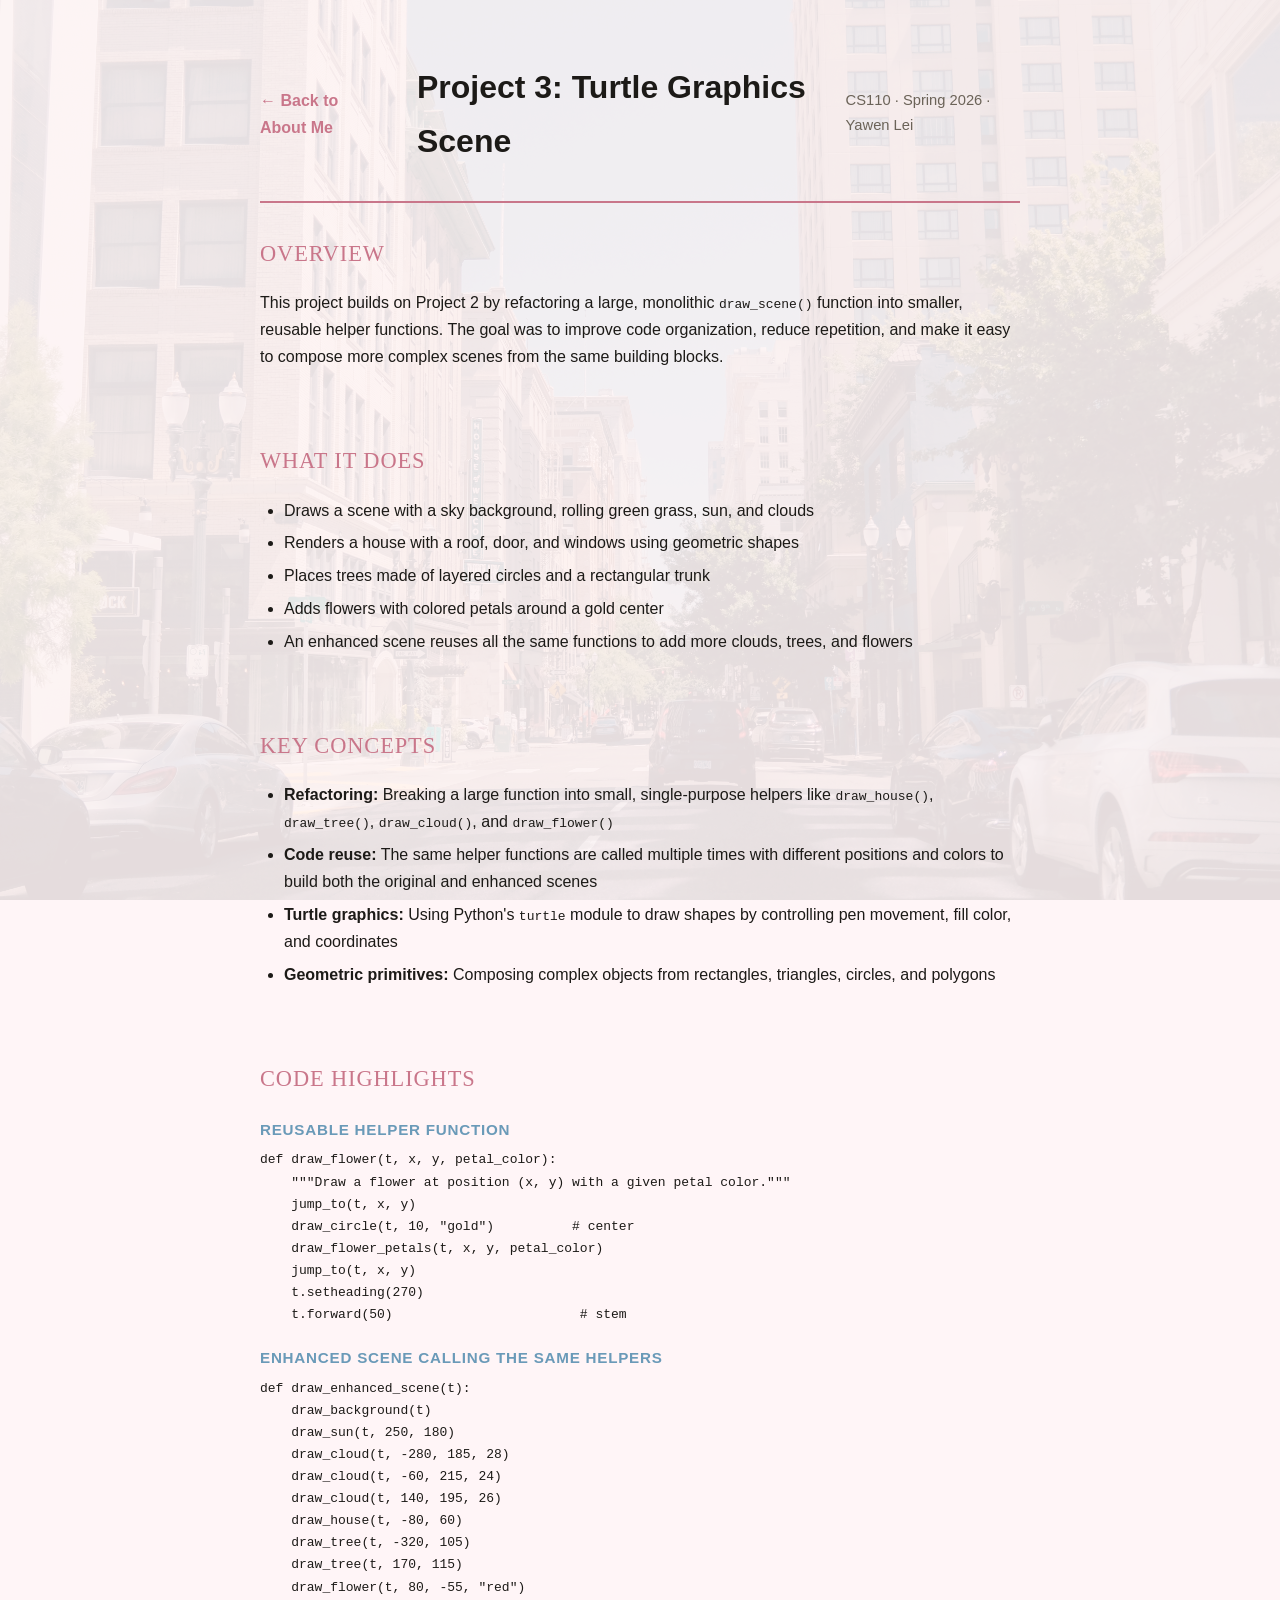
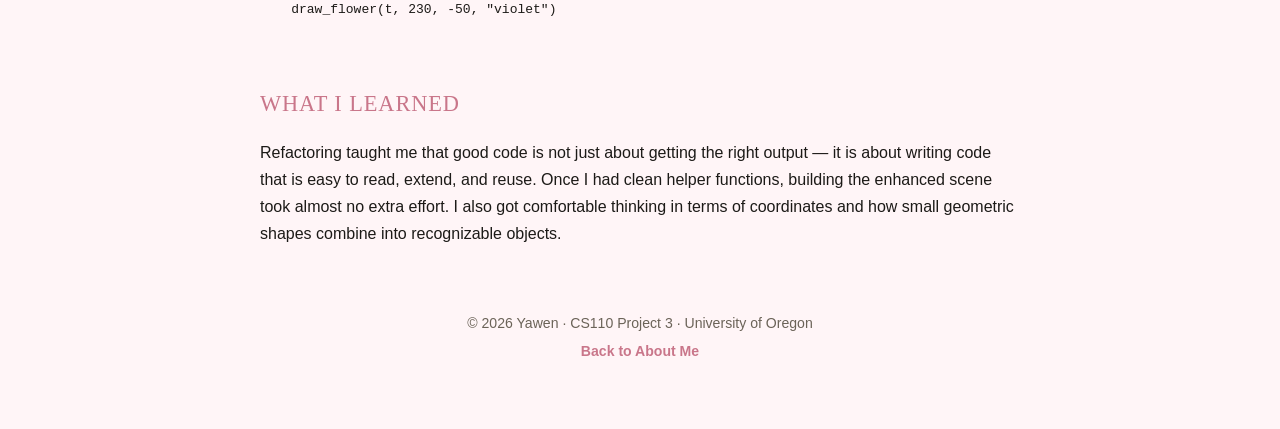
==== project3.html @ 0ed7aa4a "Add files via upload" ====
<!DOCTYPE html>
<html lang="en">
<head>
  <meta charset="UTF-8" />
  <meta name="viewport" content="width=device-width, initial-scale=1.0" />
  <title>Project 3 – Turtle Graphics | Yawen</title>
  <link rel="stylesheet" href="style.css" />
</head>
<body>

  <header>
    <nav>
      <a href="index.html">← Back to About Me</a>
    </nav>
    <h1>Project 3: Turtle Graphics Scene</h1>
    <p class="subtitle">CS110 · Spring 2026 · Yawen Lei</p>
  </header>

  <main>

    <section>
      <h2>Overview</h2>
      <p>
        This project builds on Project 2 by refactoring a large, monolithic
        <code>draw_scene()</code> function into smaller, reusable helper functions.
        The goal was to improve code organization, reduce repetition, and make it
        easy to compose more complex scenes from the same building blocks.
      </p>
    </section>

    <section>
      <h2>What It Does</h2>
      <ul>
        <li>Draws a scene with a sky background, rolling green grass, sun, and clouds</li>
        <li>Renders a house with a roof, door, and windows using geometric shapes</li>
        <li>Places trees made of layered circles and a rectangular trunk</li>
        <li>Adds flowers with colored petals around a gold center</li>
        <li>An enhanced scene reuses all the same functions to add more clouds, trees, and flowers</li>
      </ul>
    </section>

    <section>
      <h2>Key Concepts</h2>
      <ul>
        <li><strong>Refactoring:</strong> Breaking a large function into small, single-purpose helpers like <code>draw_house()</code>, <code>draw_tree()</code>, <code>draw_cloud()</code>, and <code>draw_flower()</code></li>
        <li><strong>Code reuse:</strong> The same helper functions are called multiple times with different positions and colors to build both the original and enhanced scenes</li>
        <li><strong>Turtle graphics:</strong> Using Python's <code>turtle</code> module to draw shapes by controlling pen movement, fill color, and coordinates</li>
        <li><strong>Geometric primitives:</strong> Composing complex objects from rectangles, triangles, circles, and polygons</li>
      </ul>
    </section>

    <section>
      <h2>Code Highlights</h2>

      <h3>Reusable helper function</h3>
      <pre><code>def draw_flower(t, x, y, petal_color):
    """Draw a flower at position (x, y) with a given petal color."""
    jump_to(t, x, y)
    draw_circle(t, 10, "gold")          # center
    draw_flower_petals(t, x, y, petal_color)
    jump_to(t, x, y)
    t.setheading(270)
    t.forward(50)                        # stem</code></pre>

      <h3>Enhanced scene calling the same helpers</h3>
      <pre><code>def draw_enhanced_scene(t):
    draw_background(t)
    draw_sun(t, 250, 180)
    draw_cloud(t, -280, 185, 28)
    draw_cloud(t, -60, 215, 24)
    draw_cloud(t, 140, 195, 26)
    draw_house(t, -80, 60)
    draw_tree(t, -320, 105)
    draw_tree(t, 170, 115)
    draw_flower(t, 80, -55, "red")
    draw_flower(t, 230, -50, "violet")</code></pre>
    </section>

    <section>
      <h2>What I Learned</h2>
      <p>
        Refactoring taught me that good code is not just about getting the right output —
        it is about writing code that is easy to read, extend, and reuse. Once I had clean
        helper functions, building the enhanced scene took almost no extra effort. I also
        got comfortable thinking in terms of coordinates and how small geometric shapes
        combine into recognizable objects.
      </p>
    </section>

  </main>

  <footer>
    <p>© 2026 Yawen · CS110 Project 3 · University of Oregon</p>
    <p><a href="index.html">Back to About Me</a></p>
  </footer>

</body>
</html>
---- style.css ----
/* Yawen */
/* please make sure you change the name of this file to styles.css */

/* Global Styles */
* {
    margin: 0;
    padding: 0;
    box-sizing: border-box;
}

/* ---- CSS Variables ---- */
:root {
    --cream:   #faf6f0;
    --ink:     #1c1a17;
    --muted:   #6b6358;
    --accent:  #c9768a;   /* Pink for the titles and links */
    --accent2: #6a9ab8;   /* Blue for the subtitles */
    --cream:   #fff5f7;   /* background color */
    --font-display: 'Cormorant Garamond', Georgia, serif;
    --font-body:    'DM Sans', Tahoma, sans-serif;
}

/* ---- Body & Background ---- */
body {
    font-family: var(--font-body);
    color: var(--ink);
    line-height: 1.7;
    max-width: 800px;
    margin: 0 auto;
    padding: 20px;
    position: relative;
    background-color: var(--cream);
}

/* Background Image with Transparency */
/* need position: fixed; and top: 0; left: 0; */
body::before {
    content: "";
    position: fixed;
    top: 0;
    left: 0;
    width: 100%;
    height: 100%;
    background-image: url('background.jpg');
    background-size: cover;
    background-position: center;
    opacity: 0.1;
    z-index: -1;
}

/* ---- Header ---- */
header {
    display: flex;
    align-items: center;
    gap: 2rem;
    padding: 2.5rem 0 2rem;
    border-bottom: 2px solid var(--accent);
    margin-bottom: 0;
}

.profile-img {
    width: 120px;
    height: 120px;
    border-radius: 50%;
    object-fit: cover;
    border: 3px solid var(--accent);
    flex-shrink: 0;
    background-color: var(--border);
}

.header-text h1 {
    font-family: var(--font-display);
    font-size: 2.4rem;
    font-weight: normal;
    letter-spacing: 0.03em;
    color: var(--ink);
}

header hr {
    border: none;
    border-top: 1px solid var(--border);
    margin: 0.4rem 0 0.5rem;
}

header p {
    color: var(--muted);
    font-size: 0.92rem;
    margin-bottom: 0.2rem;
}

header a {
    color: var(--accent);
    text-decoration: none;
    font-weight: 600;
}

header a:hover {
    text-decoration: underline;
    color: var(--accent2);
}

/* ---- Sections ---- */
section {
    padding: 2rem 0;
    border-bottom: 1px solid var(--border);
}

section h2 {
    font-family: var(--font-display);
    font-size: 1.4rem;
    font-weight: normal;
    color: var(--accent);
    letter-spacing: 0.04em;
    text-transform: uppercase;
    margin-bottom: 1rem;
}

section h3 {
    font-size: 0.95rem;
    font-weight: 700;
    color: var(--accent2);
    margin: 1.2rem 0 0.4rem;
    letter-spacing: 0.05em;
    text-transform: uppercase;
}

section p {
    color: var(--ink);
    margin-bottom: 0.5rem;
}

/* ---- Lists ---- */
ul, ol {
    padding-left: 1.5rem;
    margin-bottom: 0.5rem;
}

ul li, ol li {
    margin-bottom: 0.35rem;
    color: var(--ink);
}

ol li strong {
    color: var(--accent);
}

/* ---- Links ---- */
section a, footer a {
    color: var(--accent2);
    text-decoration: none;
}

section a:hover, footer a:hover {
    text-decoration: underline;
    color: var(--accent);
}

/* ---- Footer ---- */
footer {
    text-align: center;
    padding: 1.5rem 0 2.5rem;
    color: var(--muted);
    font-size: 0.88rem;
}

footer p {
    margin-bottom: 0.3rem;
}

footer a {
    color: var(--accent);
    text-decoration: none;
    font-weight: 600;
}

footer a:hover {
    text-decoration: underline;
}

/* ---- Responsive ---- */
@media (max-width: 600px) {
    header {
        flex-direction: column;
        text-align: center;
        gap: 1rem;
    }

    .header-text h1 {
        font-size: 1.9rem;
    }
}
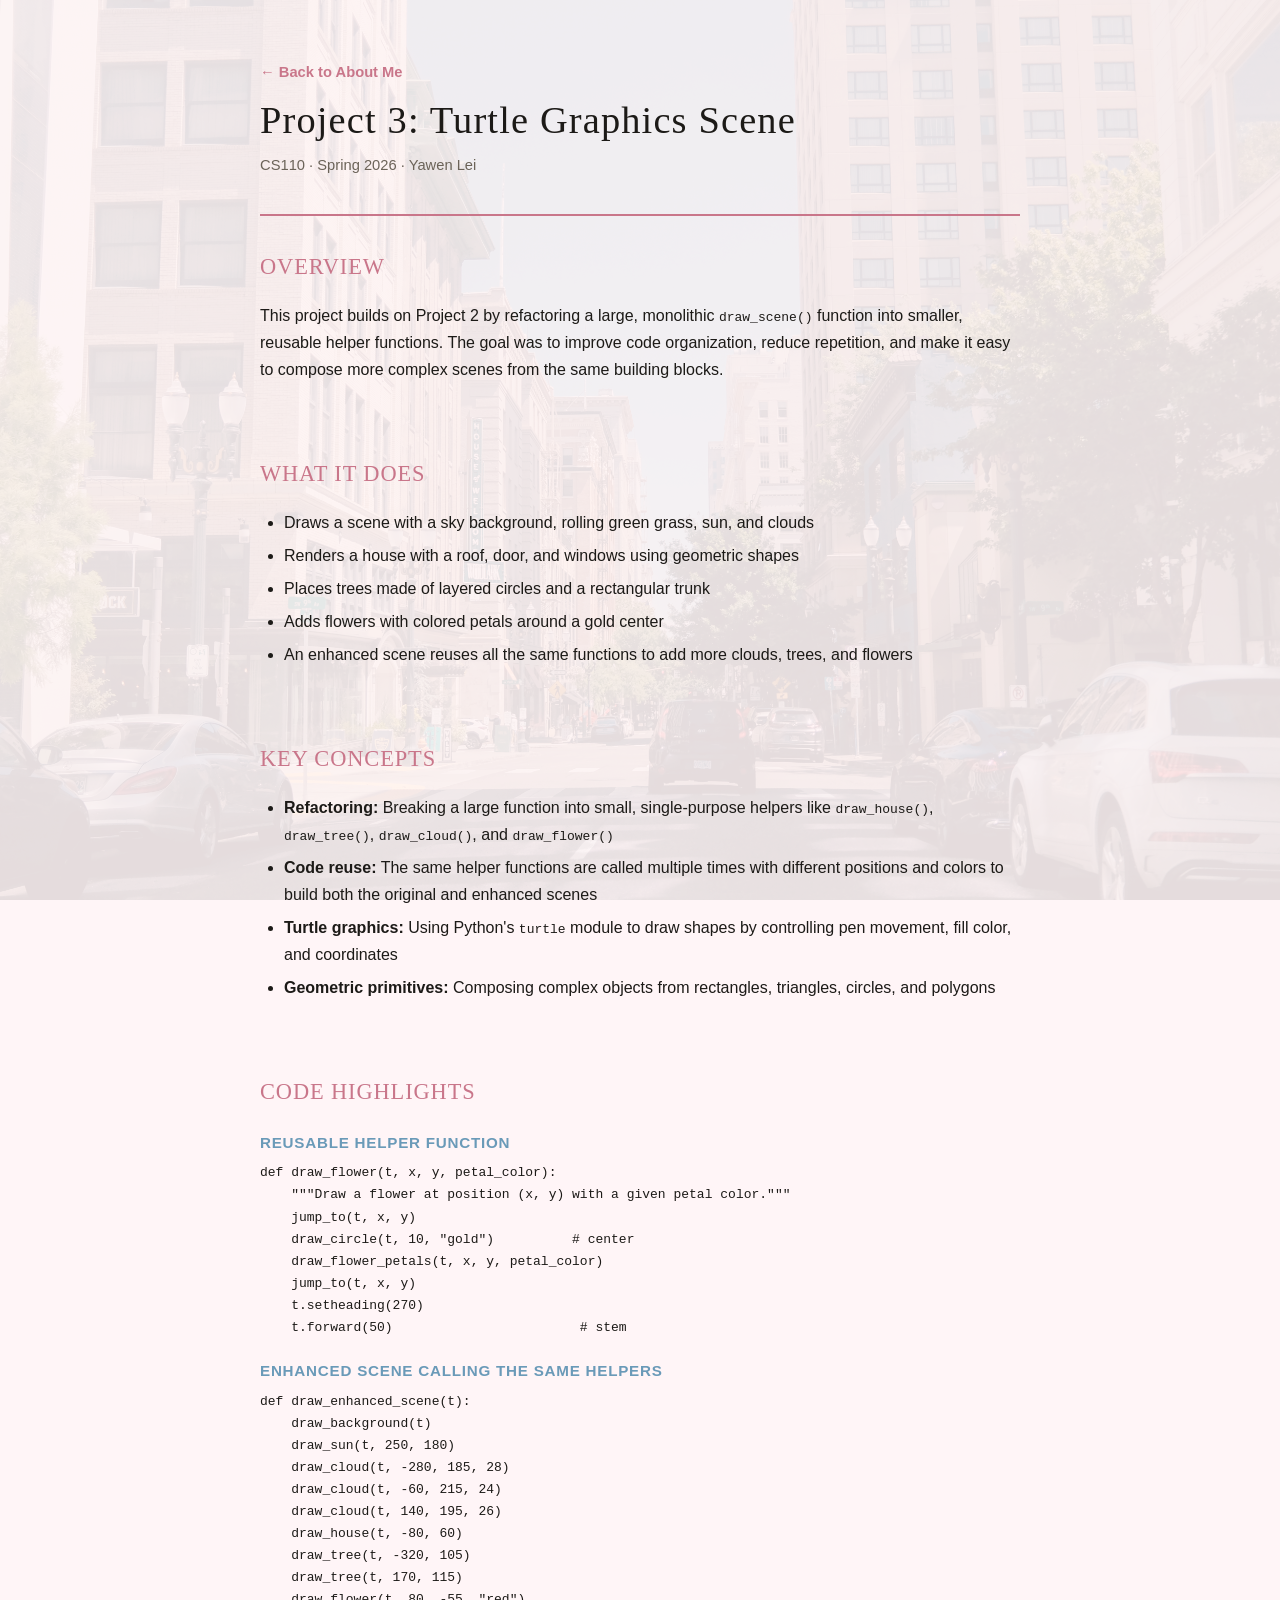
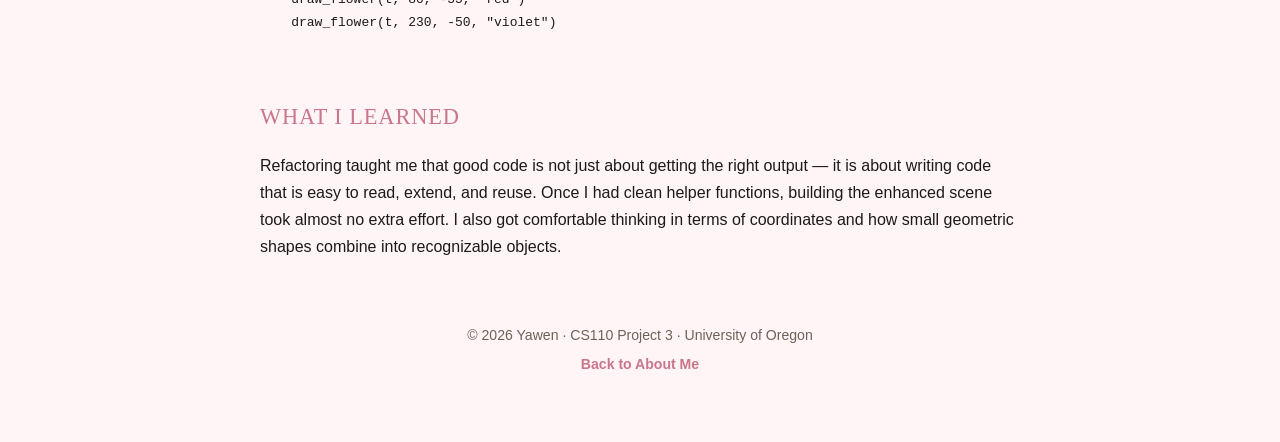
==== commit a343cf08: "Add files via upload" ====
--- a/project3.html
+++ b/project3.html
@@ -9,11 +9,11 @@
 <body>
 
   <header>
-    <nav>
-      <a href="index.html">← Back to About Me</a>
-    </nav>
-    <h1>Project 3: Turtle Graphics Scene</h1>
-    <p class="subtitle">CS110 · Spring 2026 · Yawen Lei</p>
+    <div class="header-text">
+      <p><a href="index.html">← Back to About Me</a></p>
+      <h1>Project 3: Turtle Graphics Scene</h1>
+      <p>CS110 · Spring 2026 · Yawen Lei</p>
+    </div>
   </header>
 
   <main>
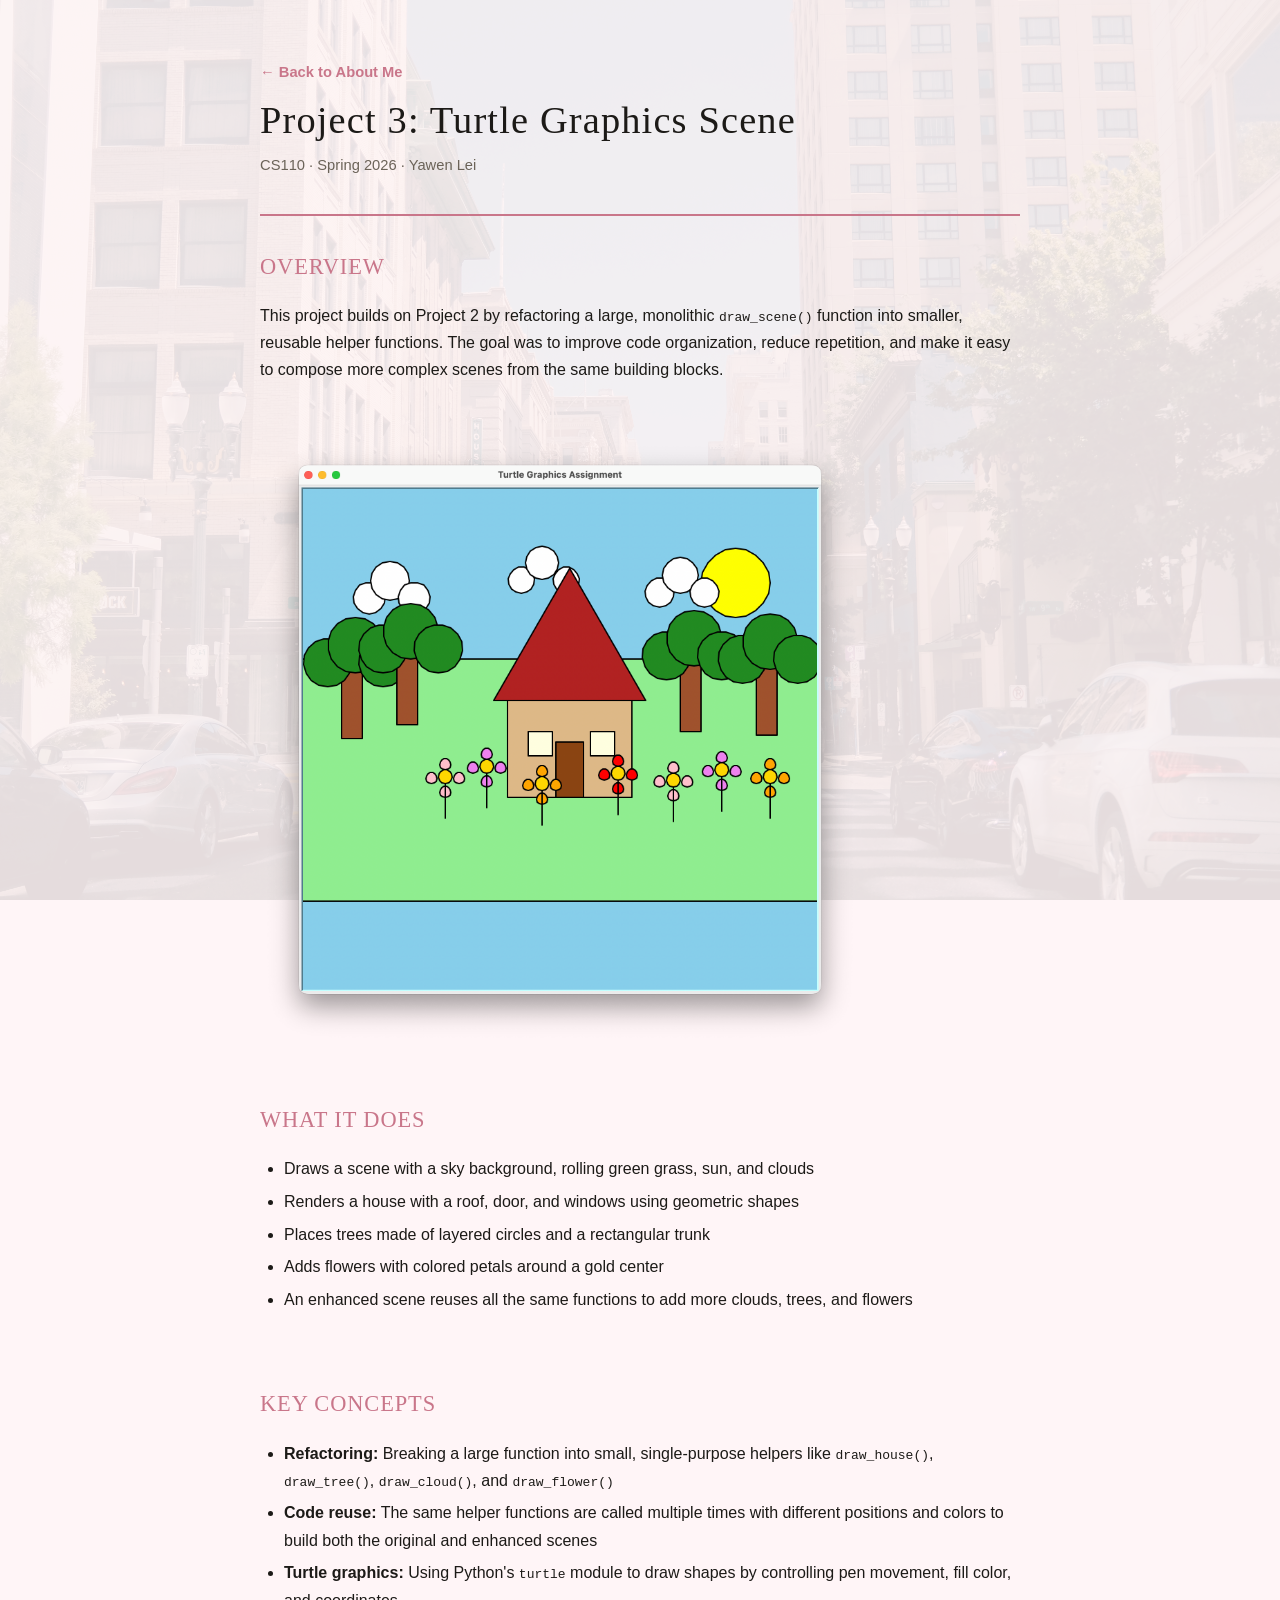
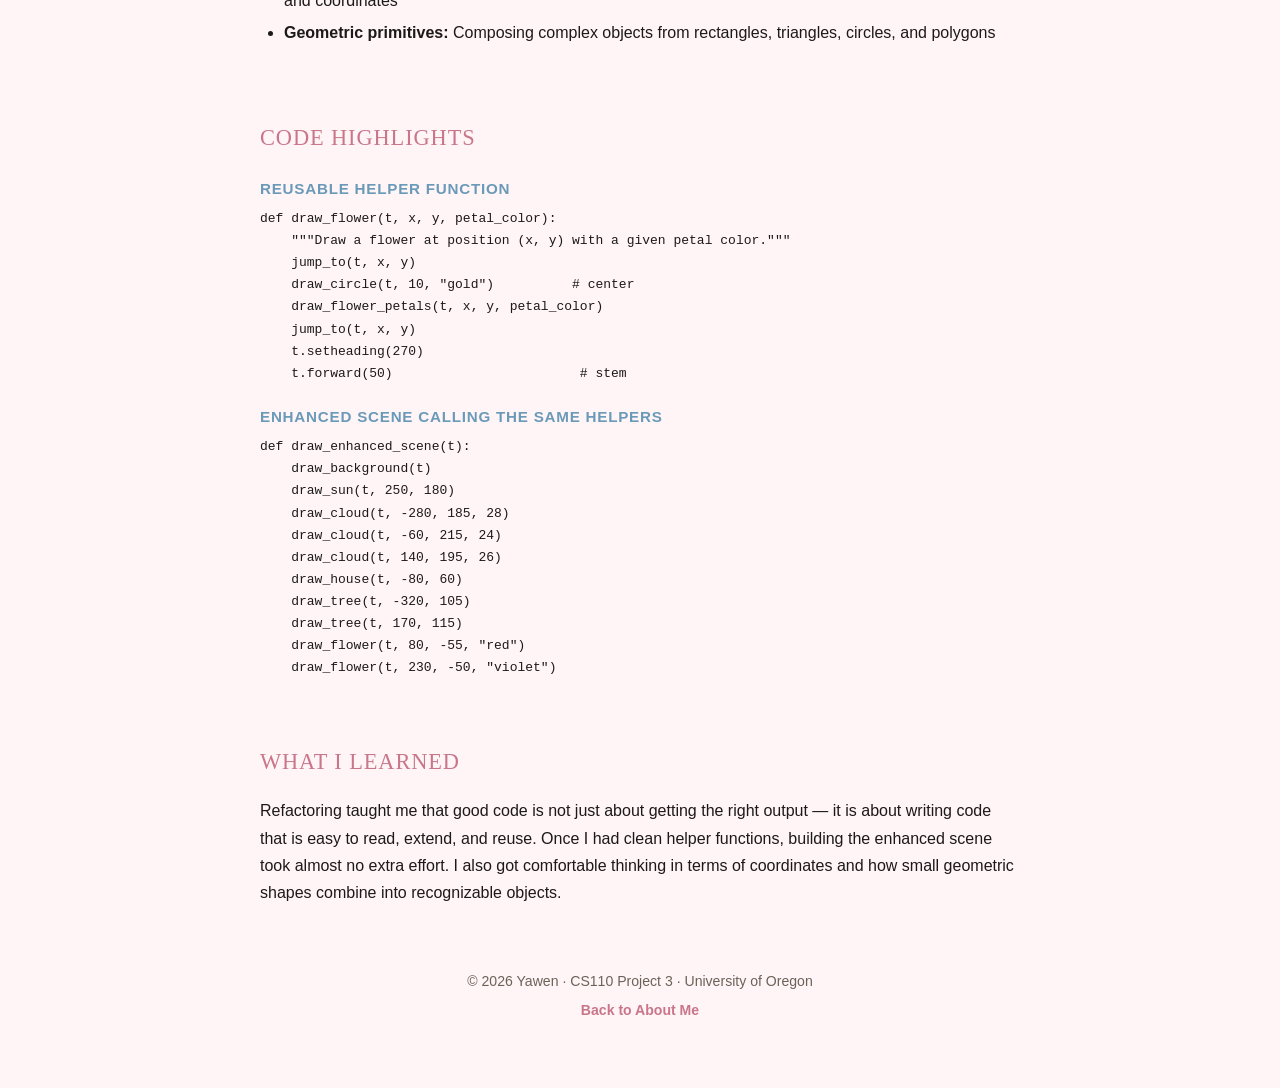
==== commit 7dfc0755: "Update project3.html" ====
--- a/project3.html
+++ b/project3.html
@@ -27,7 +27,7 @@
         easy to compose more complex scenes from the same building blocks.
       </p>
     </section>
-
+<img src="turtle.png" alt="Turtle graphics scene" style="width:100%; max-width:600px; border-radius:12px; margin: 1rem 0;" />
     <section>
       <h2>What It Does</h2>
       <ul>
--- a/style.css
+++ b/style.css
@@ -189,3 +189,51 @@
         font-size: 1.9rem;
     }
 }
+
+/* ---- Project Cards ---- */
+#projects ol {
+    list-style: none;
+    padding-left: 0;
+    display: flex;
+    flex-direction: row;
+    flex-wrap: wrap;
+    gap: 1.2rem;
+    margin-top: 1rem;
+}
+
+#projects ol li {
+    background: rgba(255, 255, 255, 0.75);
+    border: 1px solid rgba(201, 118, 138, 0.2);
+    border-radius: 16px;
+    padding: 1.4rem 1.6rem;
+    flex: 1 1 220px;
+    box-shadow: 0 2px 12px rgba(0,0,0,0.06);
+    transition: box-shadow 0.2s ease, transform 0.2s ease;
+}
+
+#projects ol li:hover {
+    box-shadow: 0 6px 20px rgba(201, 118, 138, 0.18);
+    transform: translateY(-3px);
+}
+
+#projects ol li h3 {
+    font-size: 0.95rem;
+    margin-top: 0;
+    margin-bottom: 0.6rem;
+}
+
+#projects ol li h3 a {
+    color: var(--accent);
+    text-decoration: none;
+    font-weight: 700;
+}
+
+#projects ol li h3 a:hover {
+    text-decoration: underline;
+}
+
+#projects ol li p {
+    font-size: 0.88rem;
+    color: var(--muted);
+    margin-bottom: 0;
+}
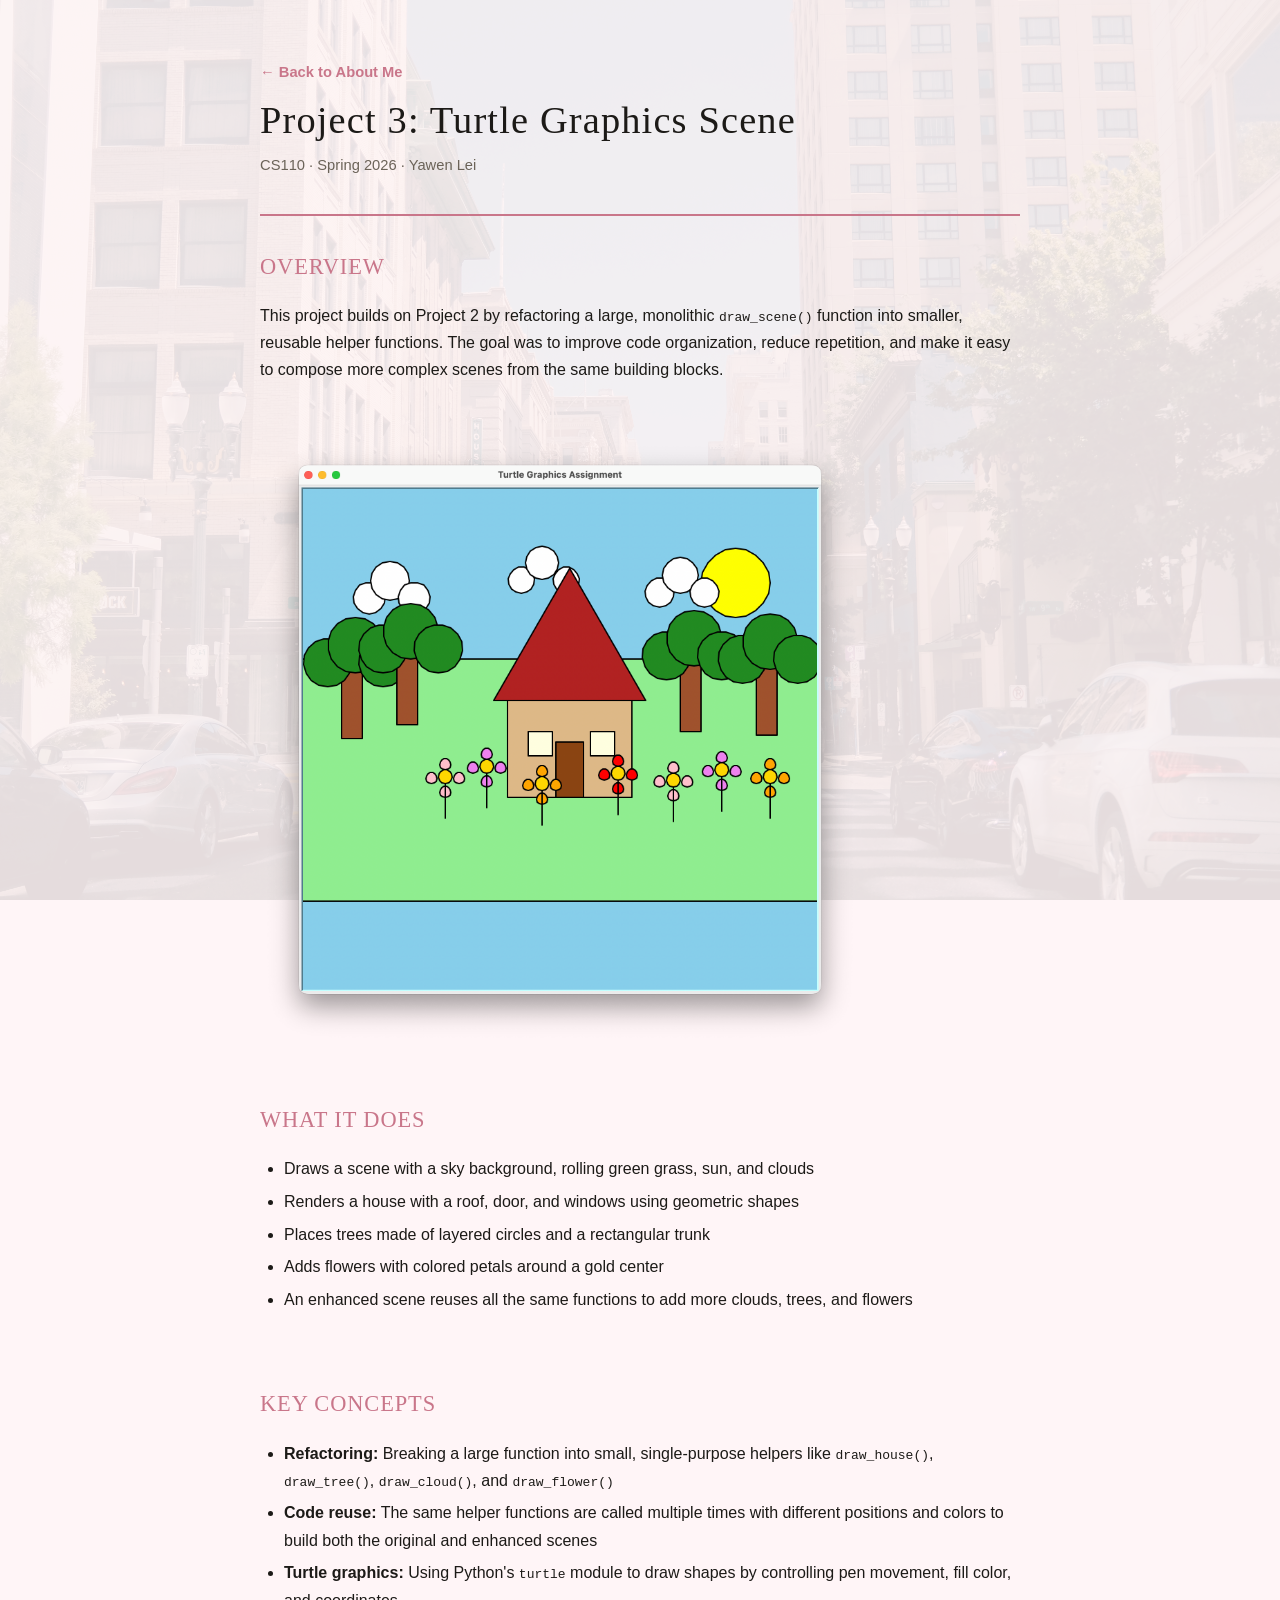
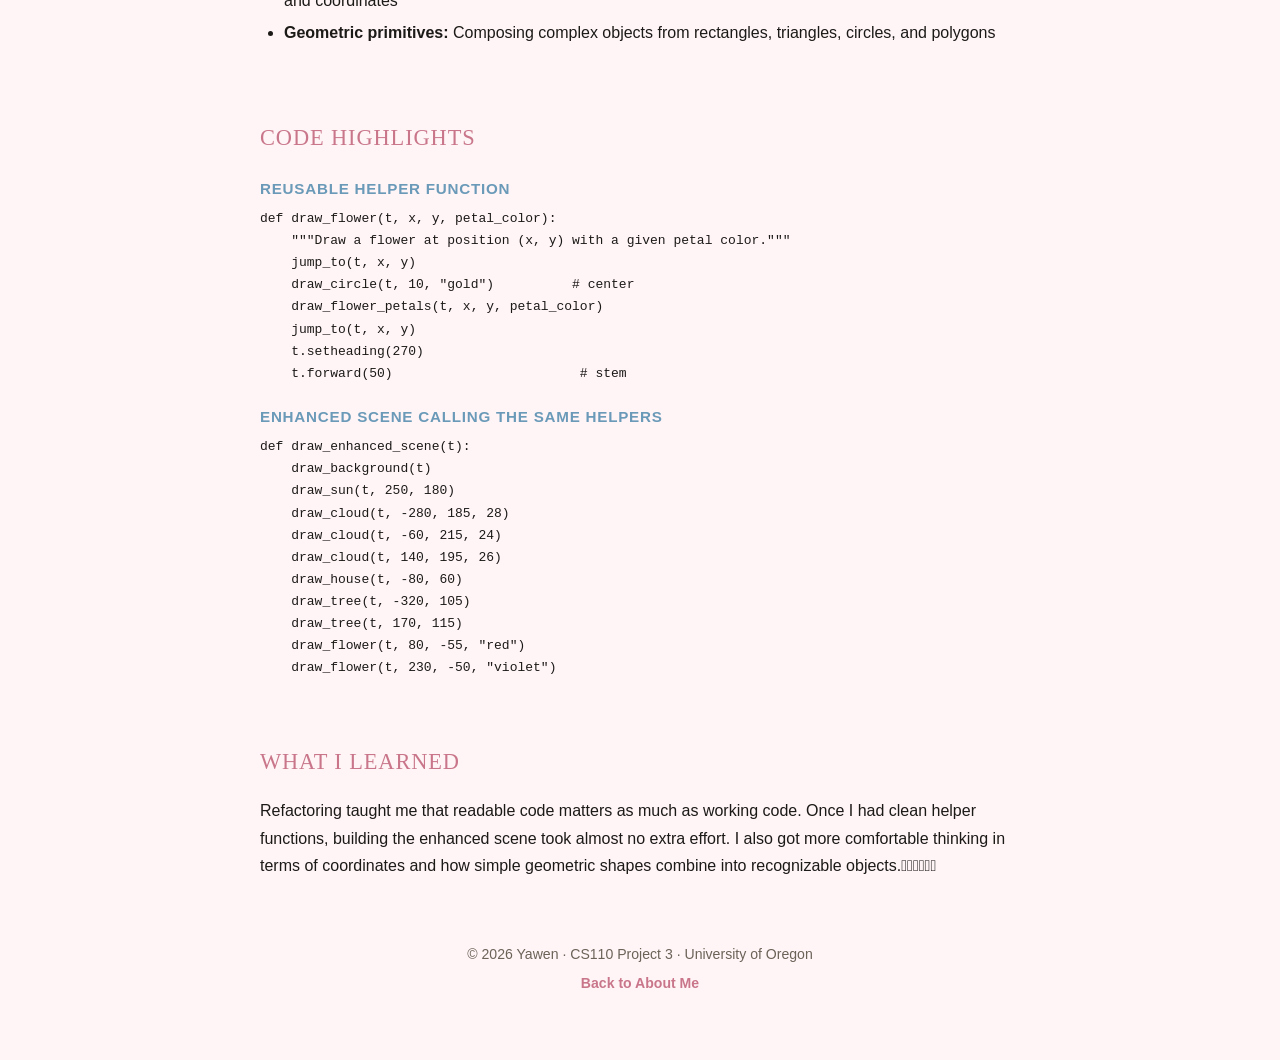
==== commit 337d4a2a: "Update project3.html" ====
--- a/project3.html
+++ b/project3.html
@@ -79,11 +79,7 @@
     <section>
       <h2>What I Learned</h2>
       <p>
-        Refactoring taught me that good code is not just about getting the right output —
-        it is about writing code that is easy to read, extend, and reuse. Once I had clean
-        helper functions, building the enhanced scene took almost no extra effort. I also
-        got comfortable thinking in terms of coordinates and how small geometric shapes
-        combine into recognizable objects.
+        Refactoring taught me that readable code matters as much as working code. Once I had clean helper functions, building the enhanced scene took almost no extra effort. I also got more comfortable thinking in terms of coordinates and how simple geometric shapes combine into recognizable objects.
       </p>
     </section>
 
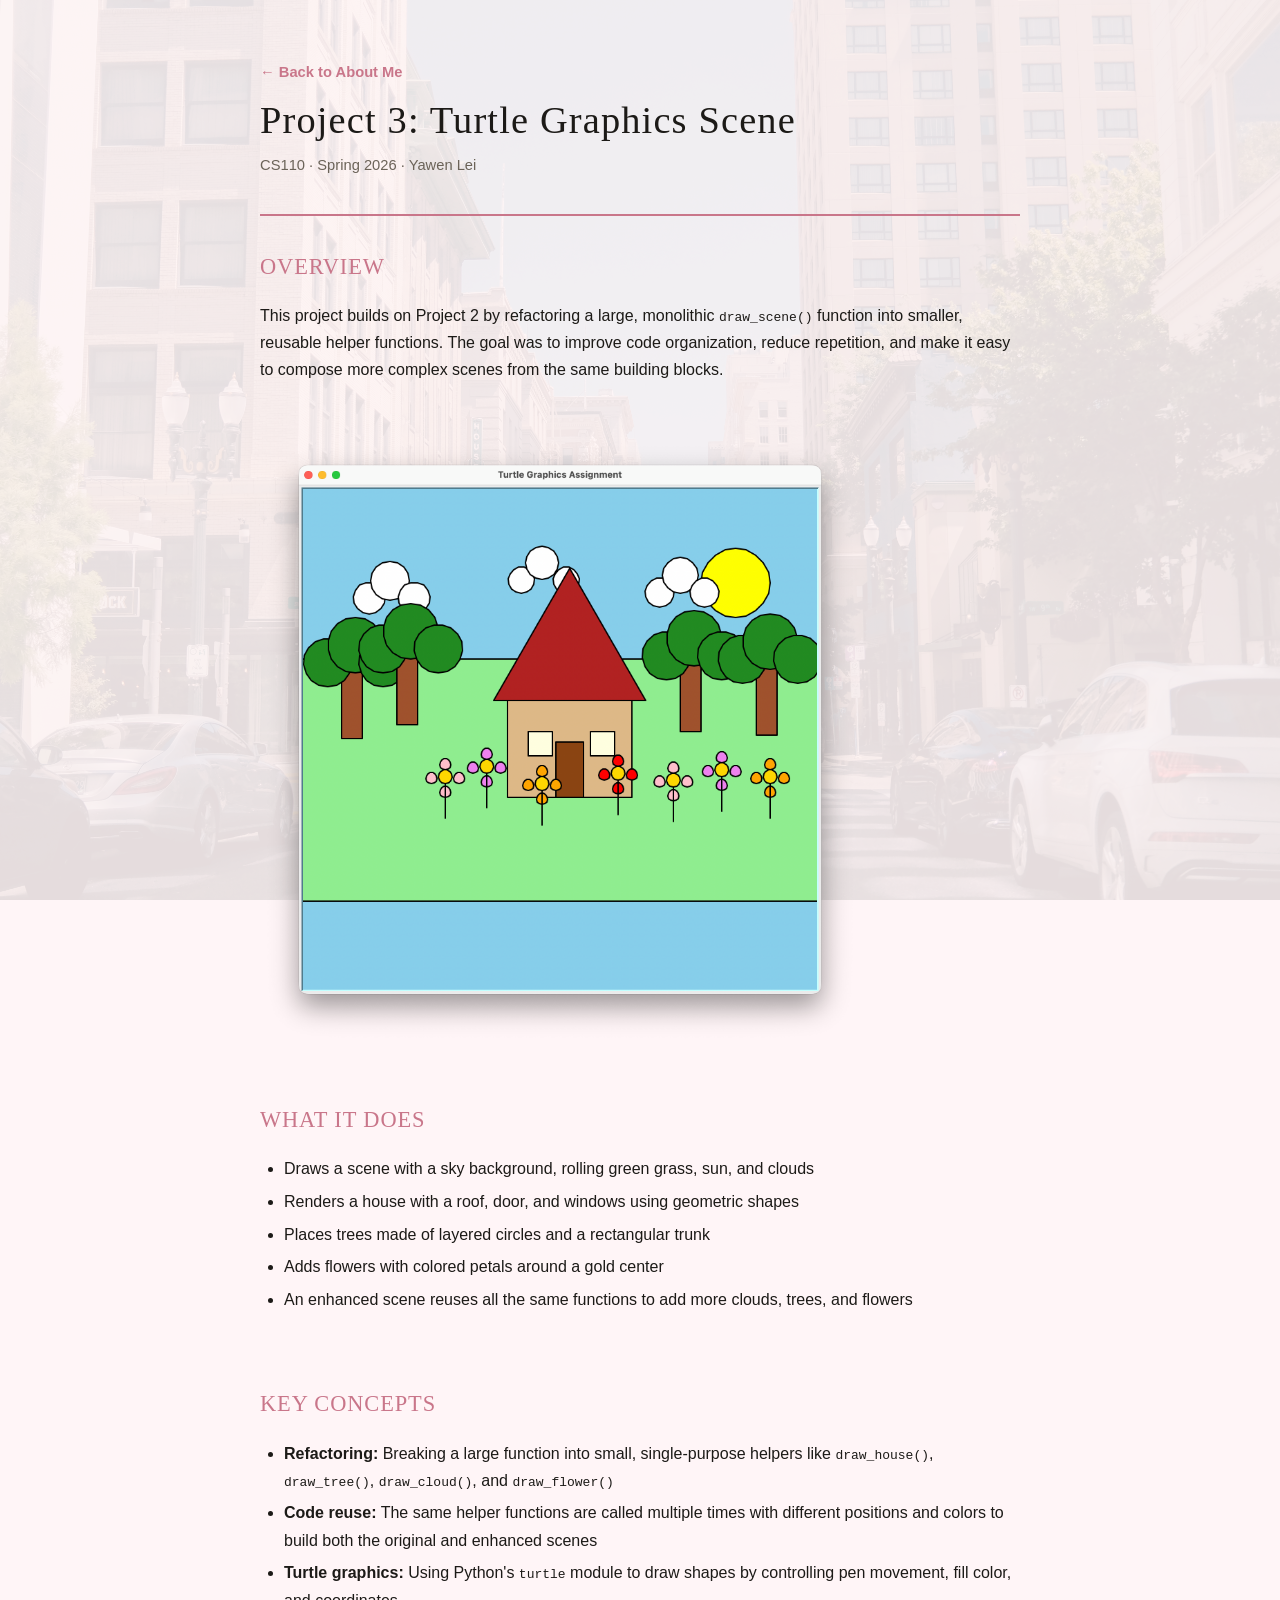
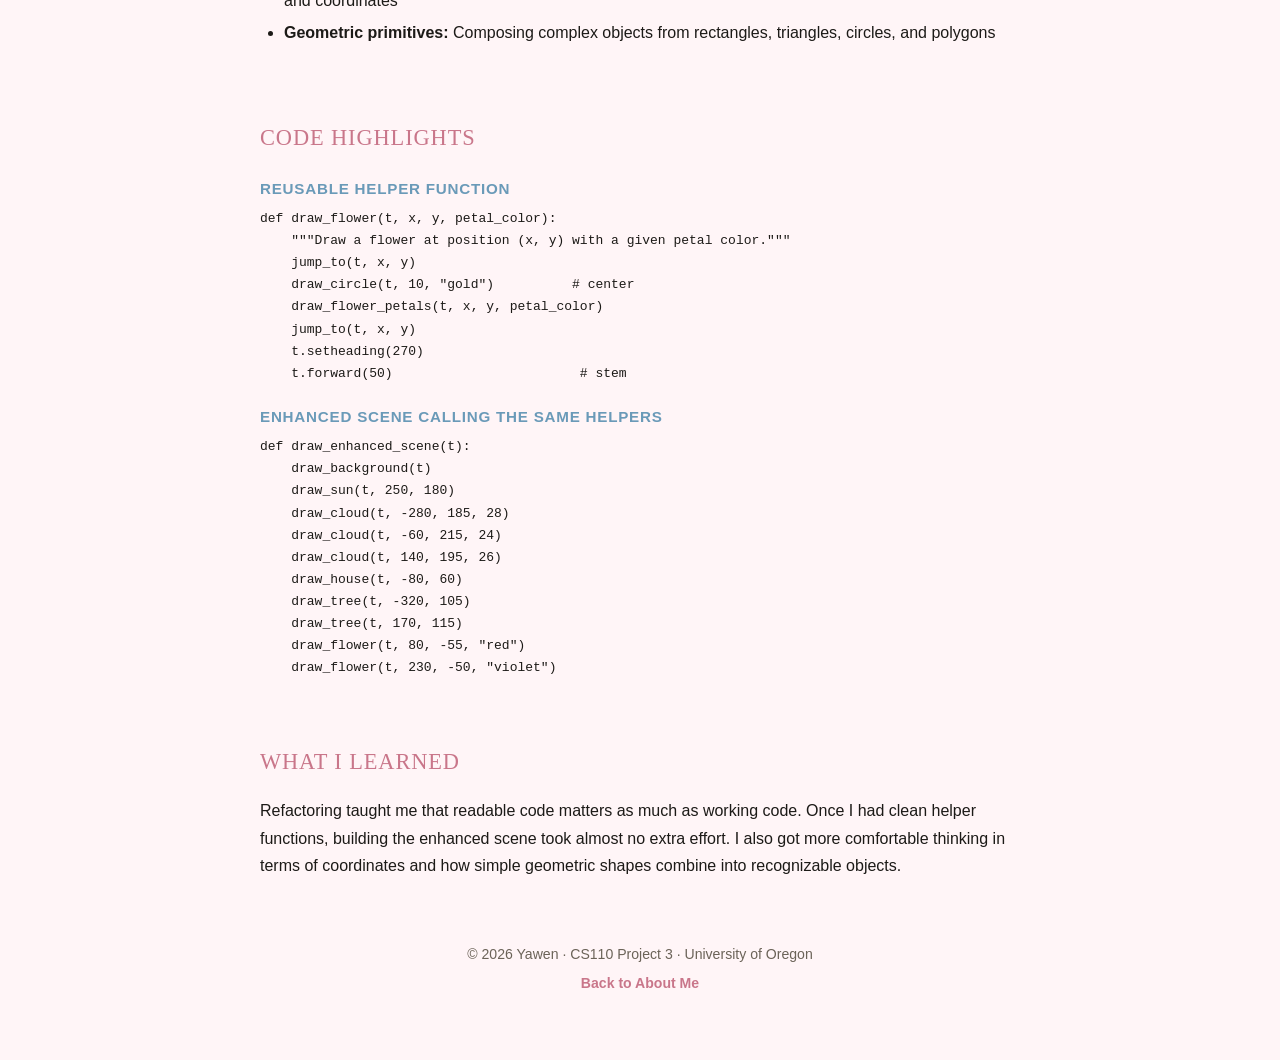
==== commit 8932d27e: "Update project3.html" ====
--- a/project3.html
+++ b/project3.html
@@ -79,7 +79,9 @@
     <section>
       <h2>What I Learned</h2>
       <p>
-        Refactoring taught me that readable code matters as much as working code. Once I had clean helper functions, building the enhanced scene took almost no extra effort. I also got more comfortable thinking in terms of coordinates and how simple geometric shapes combine into recognizable objects.
+        Refactoring taught me that readable code matters as much as working code. Once I had clean helper functions, 
+        building the enhanced scene took almost no extra effort. I also got more comfortable thinking in terms of 
+        coordinates and how simple geometric shapes combine into recognizable objects.
       </p>
     </section>
 
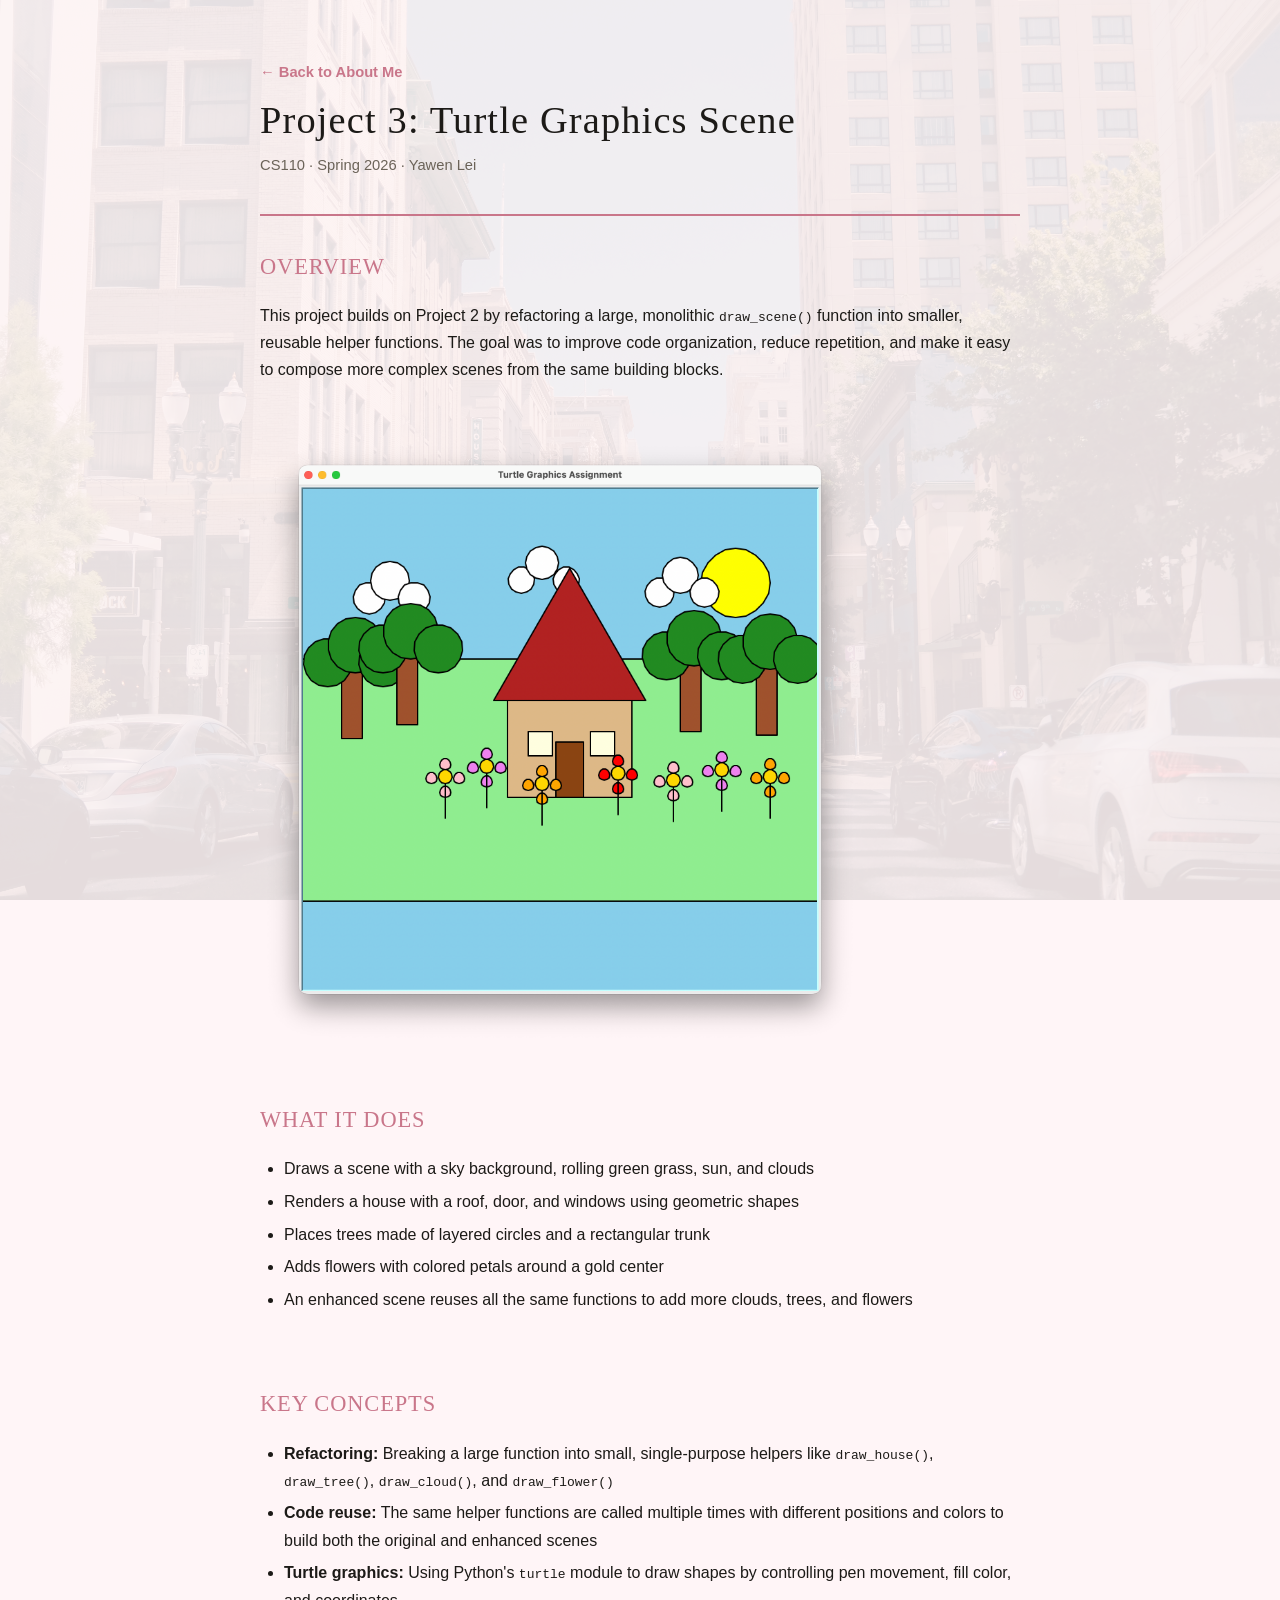
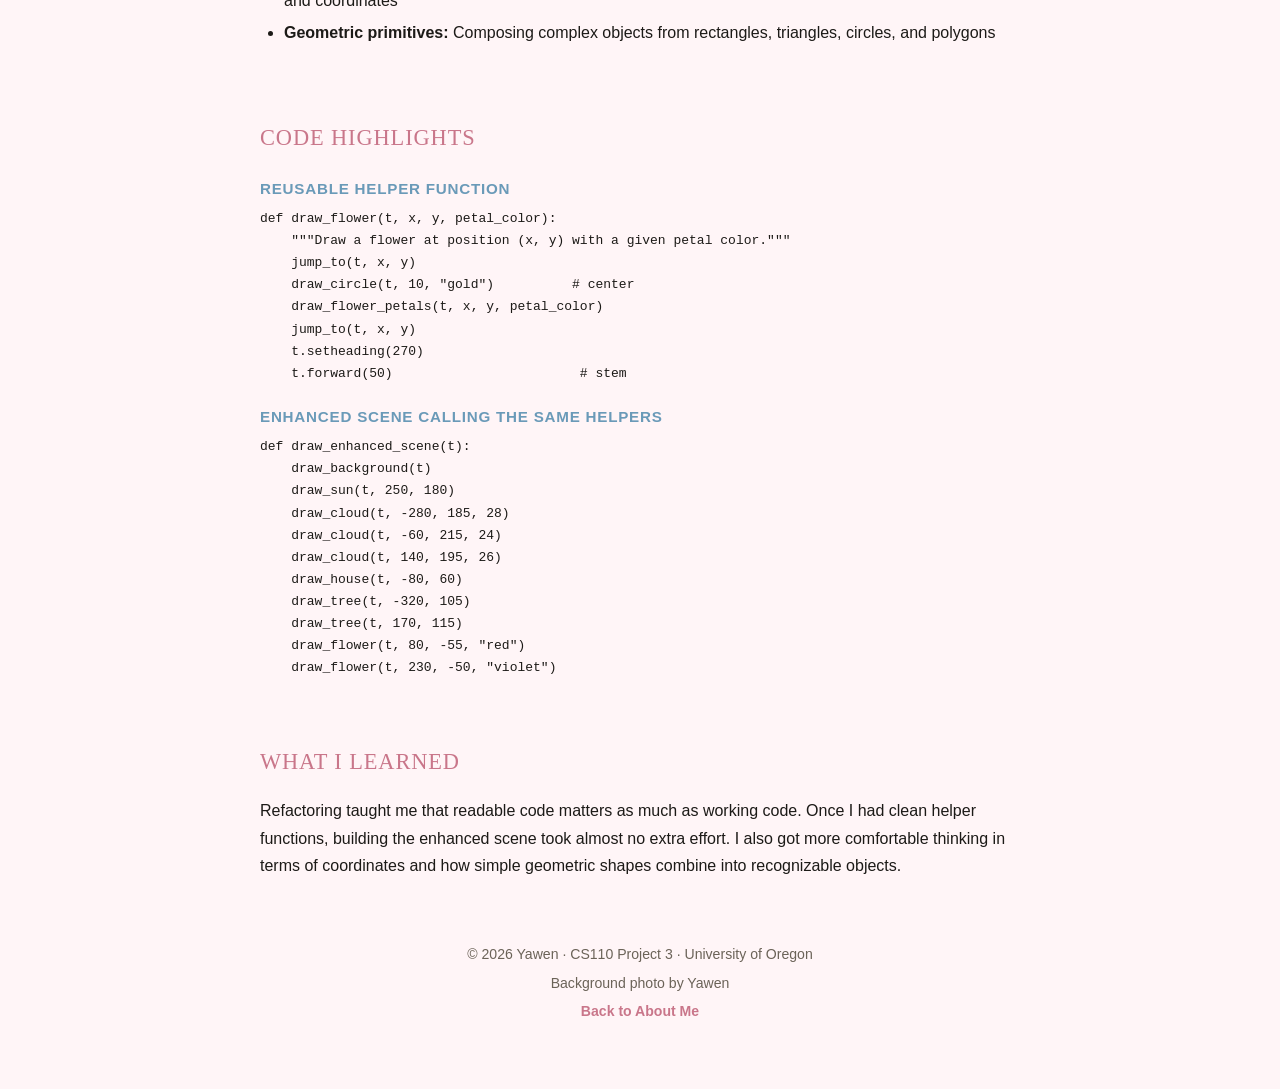
==== commit 65336314: "Update project3.html" ====
--- a/project3.html
+++ b/project3.html
@@ -89,6 +89,7 @@
 
   <footer>
     <p>© 2026 Yawen · CS110 Project 3 · University of Oregon</p>
+    <p>Background photo by Yawen</p>
     <p><a href="index.html">Back to About Me</a></p>
   </footer>
 
